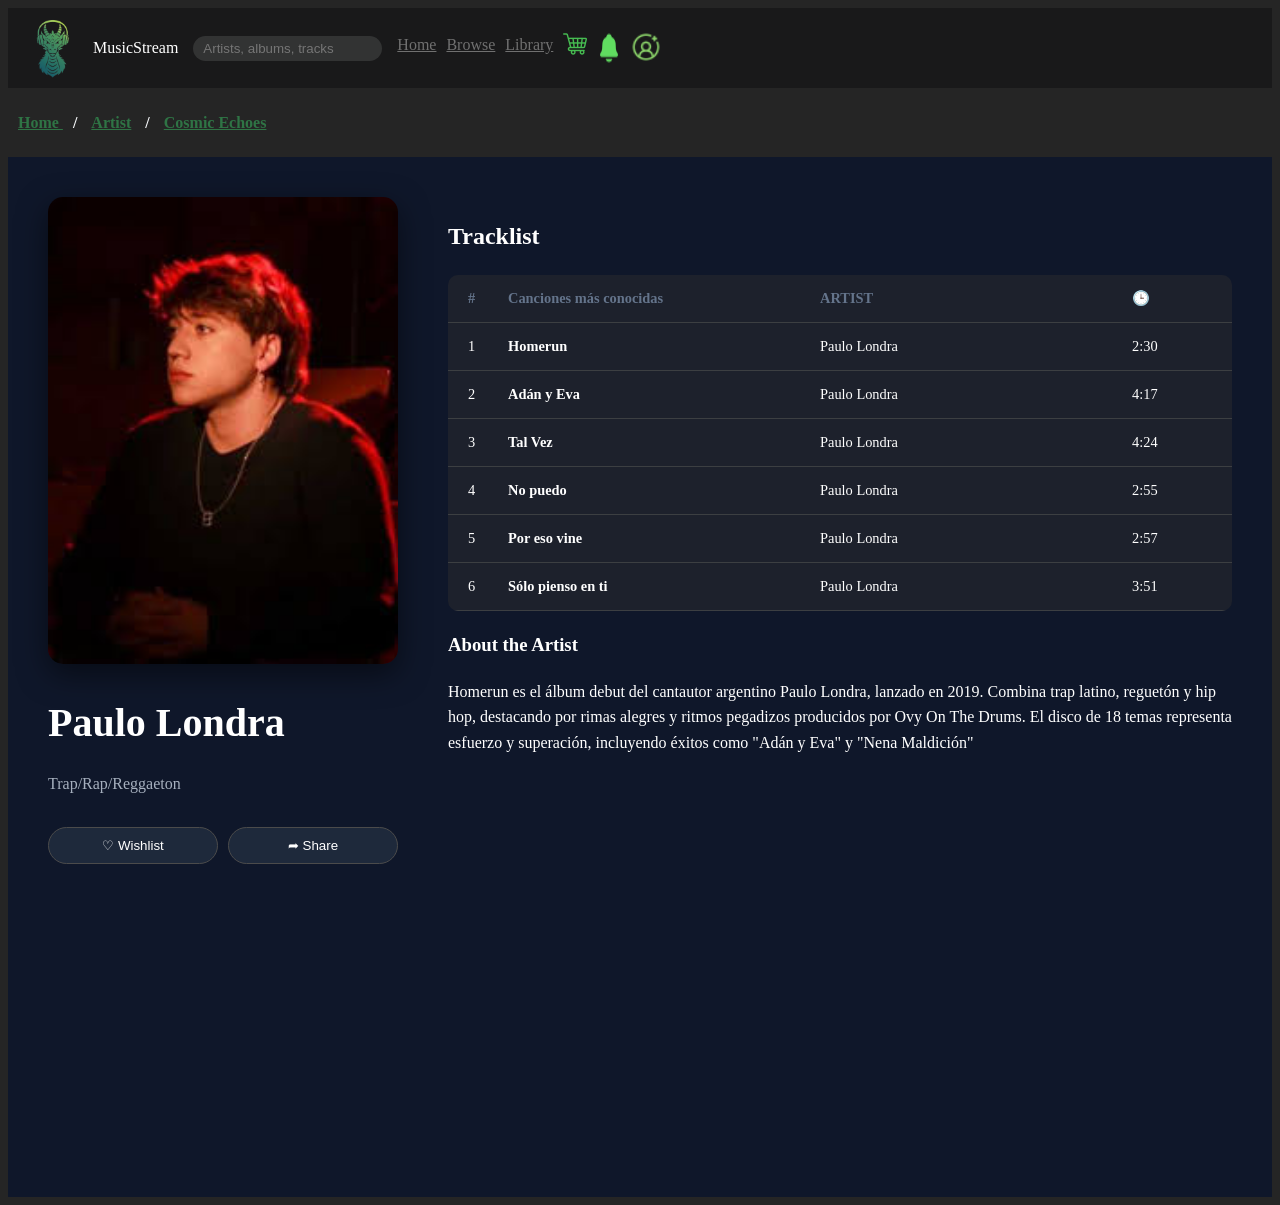
==== Artist/Paulo.html @ d1ba01cc "Feat: se creo modulo artist" ====
<!DOCTYPE html>
<html lang="en">
<head>
    <meta charset="UTF-8">
    <meta name="viewport" content="width=device-width, initial-scale=1.0">
    <meta name="description" content="Pagina principal Music Stream">
    <meta name="description" content="HTML,css, pagina web, Music Stream">
    <meta name="description" content="Denise López">
    <meta name="description" content="Music Stream HTML">
    <meta name="generator" content="VScode">
    <link rel="icon" type="image/png" href="/Assets/icons/favicon/favicon-96x96.png" sizes="96x96" />
    <link rel="icon" type="image/svg+xml" href="/Assets/icons/favicon/favicon.svg" />
    <link rel="shortcut icon" href="/Assets/icons/favicon/favicon.ico" />
    <link rel="apple-touch-icon" sizes="180x180" href="/Assets/icons/favicon/apple-touch-icon.png" />
    <link rel="manifest" href="/Assets/icons/favicon/site.webmanifest" />
    <title>Paulo Londra</title>
    <link rel="stylesheet" href="../Css/album-details.css">
    <link rel="stylesheet" href="../Css/main.css">
</head>
<body>
    <!-- -------------------Link de arriba------------------ -->
     <header class="global-header ">
        <div class="opciones">
            <img src="../Assets/icons/Logo.png" alt="MusicStream Logo" width="50px">
            <span>MusicStream</span>
            <form class="search-bar">
                  <input type="text" placeholder="Artists, albums, tracks" class="search-bar">
                  </form>
            <nav class="menu">
                <a href="../index.html" class="active">Home</a>
                <a href="#">Browse</a>
                <a href="#">Library</a>
                <a href="../views/cart.html"><img src="../Assets/icons/carrito-de-compras.png"></a>
                <img src="../Assets/icons/notificacion.png" >
                <img src="../Assets/icons/nueva-cuenta.png" width="30px" height="30px">
            </nav>
    </div> </header>
<!-- ---------cuadro de texto antes de la imagen e info--------->
    <h4><a href="../index.html">Home </a>/
        <a href="../Artist/Paulo.html">Artist</a>  /
    <a href="../views/album-detail.html">Cosmic Echoes</a></h4>

<!-- ------------Info del album------------------------------ -->
    <main class="album-detail-view">
    <section class="album-hero">
        <div class="hero-left">
        <img src="../Assets/Art/Paulo.jpeg" alt="Cover" class="main-cover">
            <!-- -----Info debajo de imagen------>
        <div class="album-meta">
        <h1>Paulo Londra</h1>
        <p>Trap/Rap/Reggaeton</p>
        </div>
        <!-- -----------Botones------------- -->
        <div class="action-buttons">
        <div class="secondary-actions">
        <button class="btn-icon"> ♡  Wishlist</button>
        <button class="btn-icon"> ➦ Share</button>
        </div></div></div>
        <!-- .-----------TABLA-------------------- -->
        <div class="hero-right">
        <h2>Tracklist</h2>
        <div class="tracklist-container">
             <div class="track-header">
             <span>#</span>
             <span>Canciones más conocidas</span>
            <span> <span>ARTIST</span></span>
             <span>🕒</span>
             </div>
        <a href="../views/player.html" class="link">
        <div class="track-row">
            <span>1</span>
            <span class="t-title">Homerun</span>
            <span>Paulo Londra</span>
            <span>2:30</span>
        </div></a>
                    
        <div class="track-row">
            <span>2</span>
            <span class="t-title">Adán y Eva</span>
            <span>Paulo Londra</span>
            <span>4:17</span>
        </div>
                    
        <div class="track-row">
            <span>3</span>
            <span class="t-title">Tal Vez</span>
            <span>Paulo Londra</span>
            <span>4:24</span>
        </div>

        <div class="track-row">
            <span>4</span>
            <span class="t-title">No puedo</span>
            <span>Paulo Londra</span>
            <span>2:55</span>
        </div>

        <div class="track-row">
            <span>5</span>
            <span class="t-title">Por eso vine</span>
            <span>Paulo Londra</span>
            <span>2:57</span>
        </div>

        <div class="track-row">
            <span>6</span>
            <span class="t-title">Sólo pienso en ti</span>
            <span>Paulo Londra</span>
            <span>3:51</span>
        </div>
    </div>
<div class="artist-bio">
<h3>About the Artist</h3>
<p>Homerun es el álbum debut del cantautor argentino Paulo Londra, lanzado en 2019. Combina trap latino, reguetón y hip hop, destacando por rimas alegres y ritmos pegadizos producidos por Ovy On The Drums. El disco de 18 temas representa esfuerzo y superación, incluyendo éxitos como "Adán y Eva" y "Nena Maldición"</p>
</div></div>
</section>
</main>
</div>
</body>
</html>
---- Css/album-details.css ----
/* Contenedor Principal con Grid */
.album-detail-view {
    background-color: #0f172a;
    color: white;
    padding: 40px;
    min-height: 100vh;
    padding-bottom: 100px; /* Espacio para la barra del reproductor */
}

.album-hero {
    display: grid;
    grid-template-columns: 350px 1fr;
    gap: 50px;
}

/* Columna Izquierda: Arte y Botones */
.main-cover {
    width: 100%;
    border-radius: 15px;
    box-shadow: 0 10px 30px rgba(0,0,0,0.5);
}

.album-meta h1 {
    font-size: 2.5rem;
    margin: 20px 0 5px 0;
    
}

.album-meta p {
    color: #a6b0be;
    margin-bottom: 30px;
}

.btn-buy {
    width: 100%;
    background-color: #398043; /* Azul Eléctrico */
    color: white;
    padding: 15px;
    border: none;
    border-radius: 25px;
    font-weight: bold;
    cursor: pointer;
    margin-bottom: 15px;
}

.secondary-actions {
    display: flex;
    gap: 10px;
}

.btn-icon {
    flex: 1;
    background-color: #1e293b;
    border: 1px solid #4b4b4b;
    color: white;
    padding: 10px;
    border-radius: 20px;
    cursor: pointer;
}

/* Columna Derecha: Tracklist */
.tracklist-container {
    margin-top: 20px;
    background-color: rgba(44, 45, 46, 0.5);
    border-radius: 10px;
    overflow: hidden;
}

.track-header, .track-row {
    display: grid;
    grid-template-columns: 40px 1fr 1fr 80px;
    padding: 12px 20px;
    border-bottom: 1px solid #3c3f42;
    font-size: 0.9rem;
}

.track-header {
    color: #64748b;
    font-weight: bold;
}

.track-row:hover {
    background-color: #334155;
    cursor: pointer;
}

.t-title {
    font-weight: bold;
}
.link{
    text-decoration: none; /* Quita el subrayado */
    color: inherit;        /* Hereda el color blanco/claro que ya tenías */
    display: block; 
}
/* Barra de Reproducción Inferior */
.player-bar {
    position: fixed;
    bottom: 0;
    width: 100%;
    height: 100px;
    background: #1e293b; /* Color oscuro profundo */
    display: flex;
    justify-content: space-between;
    align-items: center;
    padding: 0 30px;
    border-top: 1px solid #334155;
    z-index: 1000;
}

/* Efecto en la imagen del álbum */
.album-mini-resizer {
    width: 70px;
    height: 70px;
    border-radius: 8px;
    transition: transform 0.3s ease, box-shadow 0.3s ease;
    cursor: pointer;
}

.album-mini-resizer:hover {
    transform: scale(1.1);
    box-shadow: 0 0 15px rgba(59, 130, 246, 0.5); /* Brillo azul */
}

/* Controles de reproducción */
.player-bar{
    height: 1%;
    width: 95%;
    display: flex;
    justify-content: space-around;
    align-items: center;
    padding: 40px;


}
.player-controls {
    flex: 1;
    display: flex;
    flex-direction: column;
    align-items: center;
    gap: 30px;
}

.buttons-group {
    display: flex;
    align-items: center;
    gap: 20px;
}

.control-icon {
    width: 25px;
    height: 25px;
    cursor: pointer;
    transition: opacity 0.1s;
}

.control-icon:hover {
    opacity: 0.7;
    transform: translateY(-2px);
}

/* Estilizar el reproductor de audio nativo */
.custom-audio-player {
    height: 40px;
    filter: sepia(700%) saturate(100%) brightness(100%) invert(100%);

}

/* Barra de volumen interactiva */
.volume-range {
   height: 5px;
    cursor: pointer;
    accent-color: #286d2b; /* Color azul del control */
}
.track-text {
    margin-left: 15px;
    color: white;
}

h4 a{
    color: #2f7445;
    justify-content: space-around;
    padding: 10px;
    right: 0px;
}
---- Css/main.css ----
/* 1. Variables Globales (Colores solicitados) */
:root {
    --bg-dark: #252525;           /* Fondo principal oscuro */
    --bg-sidebar: #303030;        /* Fondo lateral ligeramente más claro */
    --accent-blue: #3b82f6;       /* Azul eléctrico para acentos */
    --text-main: #f8fafc;         /* Texto casi blanco para legibilidad */
    --text-dim: #94a3b8;          /* Texto gris para detalles */
    --card-bg: #212224;           /* Fondo de las tarjetas de álbumes */
}

body {
    background-color: var(--bg-dark);
    color: var(--text-main);
    line-height: 1.6;
}

.opciones,.buscar{
    display: flex;
    align-items:center;
    gap: 15px; /* Espaciado interno rápido */
}
.opciones nav {
    display: flex;
    gap: 10px;
}
.menu a:hover {
    color: white;
}

.global-header {
    background-color: #19191a;
    display: flex;
    justify-content: space-between; 
    align-items: center;
    padding: 10px 20px;
    color: white;
}
.search-bar input {
    background: #323333;
    border: none;
    border-radius: 15px;
    padding: 5px 10px;
    color: white;
}
.layout-principal {
    display: flex; 
    flex-direction: column; 
    width: 70%;
    font-size: 20px;
    max-width: 10%;
    margin: 0;
    font-family: Georgia, 'Times New Roman';
}
/* Efecto para cuando pasas el mouse */
.layout-principal a:hover {
    color: white;
}
.sidebar{
    background-color: #1c1d1d;
    padding: 20px;
    width: 150px;
    max-width: 150px;
}
.fondo{
        width: 95%; 
        height: 15%;          
        padding: 30px;
        max-width: 100%;
        text-align: right;
        background-image: linear-gradient( rgba(0,0,0,0.5),rgba(0,0,0,0.5)),url('../Assets/icons/Fond.png');
        background-size: cover;
        color: #ffffff;
        font-size: 20px;
}
.app-container{
    display: grid;
    grid-template-columns: 200px 1fr;
    min-height: 100vh;
}

/* Diseño de la tarjeta*/
.albums{
    text-align: center;
    display: grid;
    grid-template-columns: repeat(3, 1fr);
}
.card {
    background: rgba(214, 212, 201, 0.857);
    padding: 70px;
    width: 50%;
    height: 50%;
    border-radius: 12px;
    border-left: 5px solid;
    box-shadow: 0 2px 10px rgba(0,0,0,0.05);
    transition: transform 0.3s ease;
}

.categoria {
    display: block;
    font-size: 0.85rem;
    font-weight: bold;   
    margin-bottom: 10px;
    text-transform: uppercase;
     justify-items: center;
}
.categoria.card:hover {
    transform: translateY(-5px); /* Se eleva un poquito */
    transition: transform 0.3s ease;
    cursor: pointer;
}
.precio{
    font-size: 20px;
    background-color: #bec9b2;
    border-radius: 10px;
    margin: 10px auto;

}
.album-link {
    text-decoration: none; /* Quita el subrayado */
    color: inherit;        /* Hereda el color blanco/claro que ya tenías */
    display: block;        /* Hace que todo el espacio sea clickeable */
}
.homerun{
    color: #db1111c5;
}
.Back{
    color: #707070;
}
.versus{
    color: #2a4b80;
}
.visualizate{
    color: #19191a;
}
.divide{
    color: #0946a8e1;
}
.disco{
    color: #c59e04;
}
.show{
    color:#c2152099;
}
.recovery{
    color: #497e62;
}
.soul{
    color: #4f3b3b;
}
a{
    color: #707070;
}
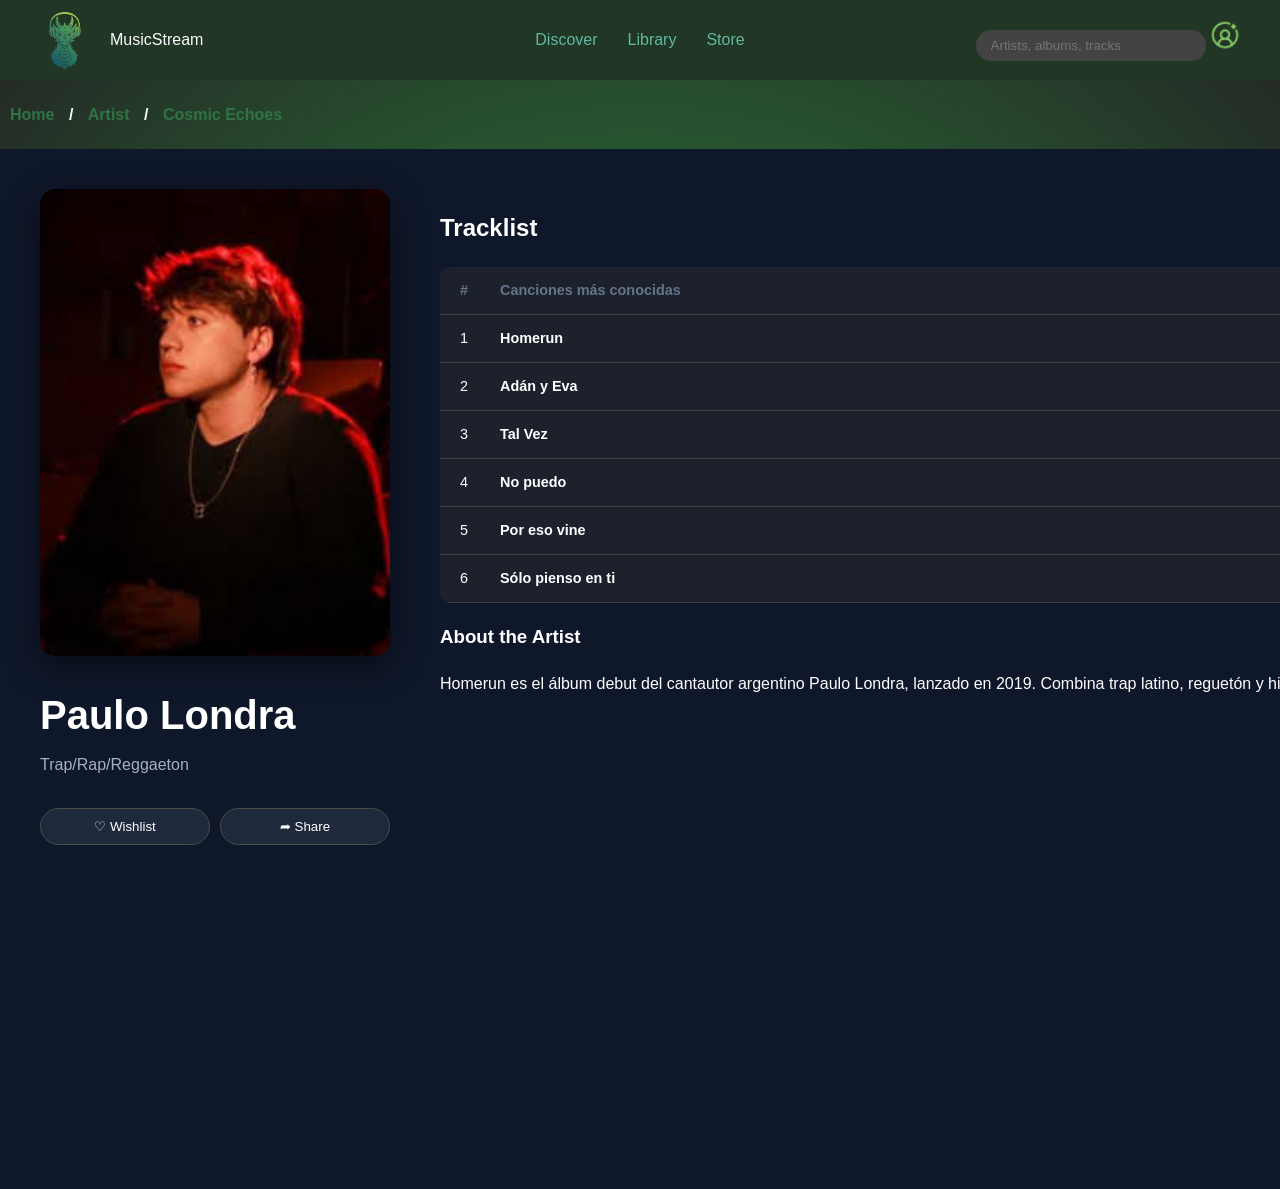
==== commit 0138052c: "feat: nuevas funciones" ====
--- a/Artist/Paulo.html
+++ b/Artist/Paulo.html
@@ -19,22 +19,22 @@
 </head>
 <body>
     <!-- -------------------Link de arriba------------------ -->
-     <header class="global-header ">
-        <div class="opciones">
+    <header class="global-header ">
+        <div class="header-left">
             <img src="../Assets/icons/Logo.png" alt="MusicStream Logo" width="50px">
             <span>MusicStream</span>
-            <form class="search-bar">
-                  <input type="text" placeholder="Artists, albums, tracks" class="search-bar">
-                  </form>
-            <nav class="menu">
-                <a href="../index.html" class="active">Home</a>
-                <a href="#">Browse</a>
+        </div>
+            <nav class="menu-central">
+                <a href="index.html" class="active">Discover</a>
                 <a href="#">Library</a>
-                <a href="../views/cart.html"><img src="../Assets/icons/carrito-de-compras.png"></a>
-                <img src="../Assets/icons/notificacion.png" >
-                <img src="../Assets/icons/nueva-cuenta.png" width="30px" height="30px">
-            </nav>
-    </div> </header>
+                <a href="index.html">Store</a>
+        </nav>
+        <div class="header-right">
+        <form class="search-bar">
+            <input type="text" placeholder="Artists, albums, tracks" class="search-bar">
+            <img src="../Assets/icons/nueva-cuenta.png" width="30px" height="30px">
+        </form>
+      </div></header>
 <!-- ---------cuadro de texto antes de la imagen e info--------->
     <h4><a href="../index.html">Home </a>/
         <a href="../Artist/Paulo.html">Artist</a>  /
--- a/Css/main.css
+++ b/Css/main.css
@@ -1,153 +1,177 @@
-
-/* 1. Variables Globales (Colores solicitados) */
+/* 1. Variables Globales */
 :root {
-    --bg-dark: #252525;           /* Fondo principal oscuro */
-    --bg-sidebar: #303030;        /* Fondo lateral ligeramente más claro */
-    --accent-blue: #3b82f6;       /* Azul eléctrico para acentos */
-    --text-main: #f8fafc;         /* Texto casi blanco para legibilidad */
-    --text-dim: #94a3b8;          /* Texto gris para detalles */
-    --card-bg: #212224;           /* Fondo de las tarjetas de álbumes */
+    --bg-dark: #2a8b3d;
+    --bg-card:#1f3d2a;
+    --bg-sidebar: #1d311d;
+    --accent-blue: #3b82f6;
+    --text-main: #f8fafc;
+    --text-dim: #0fadb5;
+    --card-bg: #4d724fdb;
+    --fond-dark: #000000db;
 }
 
+/* 2. Estilos Generales */
 body {
-    background-color: var(--bg-dark);
+    background-image: radial-gradient(var(--bg-dark),var(--fond-dark));
     color: var(--text-main);
     line-height: 1.6;
+    margin: 0;
+    font-family: 'Segoe UI', Tahoma, Geneva, Verdana, sans-serif;
 }
 
-.opciones,.buscar{
+/* 3. Header */
+.global-header {
+    background-color: #213624;
     display: flex;
-    align-items:center;
-    gap: 15px; /* Espaciado interno rápido */
-}
-.opciones nav {
-    display: flex;
-    gap: 10px;
-}
-.menu a:hover {
-    color: white;
+    justify-content: space-between; /* Reparte los 3 grupos: izquierda, centro y derecha */
+    align-items: center;
+    padding: 10px 40px;
+    position: sticky;
+    top: 0;
+    z-index: 1000;
 }
 
-.global-header {
-    background-color: #19191a;
+/* Grupo Izquierda */
+.header-left {
     display: flex;
-    justify-content: space-between; 
     align-items: center;
-    padding: 10px 20px;
-    color: white;
+    gap: 20px;
+    flex: 1; 
 }
+
+/* El Buscador */
 .search-bar input {
-    background: #323333;
+    background: #434343;
     border: none;
     border-radius: 15px;
-    padding: 5px 10px;
-    color: white;
+    padding: 8px 15px;
+    color: rgb(222, 197, 6);
+    width: 200px;
 }
-.layout-principal {
-    display: flex; 
-    flex-direction: column; 
-    width: 70%;
-    font-size: 20px;
-    max-width: 10%;
-    margin: 0;
-    font-family: Georgia, 'Times New Roman';
+
+/* Grupo Centro (Menú) */
+.menu-central {
+    display: flex;
+    gap: 30px;
+    justify-content: center;
+    flex: 1; 
 }
-/* Efecto para cuando pasas el mouse */
-.layout-principal a:hover {
-    color: white;
+
+.menu-central a {
+    text-decoration: none;
+    color: #60b9a0;
+    font-weight: 500;
+    transition: 0.3s;
 }
-.sidebar{
-    background-color: #1c1d1d;
-    padding: 20px;
-    width: 150px;
-    max-width: 150px;
+
+.menu-central a:hover {
+    color: #d6800f;
 }
-.fondo{
-        width: 95%; 
-        height: 15%;          
-        padding: 30px;
-        max-width: 100%;
-        text-align: right;
-        background-image: linear-gradient( rgba(0,0,0,0.5),rgba(0,0,0,0.5)),url('../Assets/icons/Fond.png');
-        background-size: cover;
-        color: #ffffff;
-        font-size: 20px;
+
+/* Grupo Derecha */
+.header-right {
+    display: flex;
+    justify-content: flex-end;
+    flex: 1; 
 }
-.app-container{
+
+/* 4. Layout Principal */
+.app-container {
     display: grid;
-    grid-template-columns: 200px 1fr;
+    grid-template-columns: 200px 3fr; 
     min-height: 100vh;
 }
 
-/* Diseño de la tarjeta*/
-.albums{
-    text-align: center;
-    display: grid;
-    grid-template-columns: repeat(3, 1fr);
-}
-.card {
-    background: rgba(214, 212, 201, 0.857);
-    padding: 70px;
-    width: 50%;
-    height: 50%;
-    border-radius: 12px;
-    border-left: 5px solid;
-    box-shadow: 0 2px 10px rgba(0,0,0,0.05);
-    transition: transform 0.3s ease;
+/* Caja lado izquierda */
+.sidebar {
+    background-color: var(--bg-sidebar);
+    padding: 30px;
+    font-family: Georgia, serif;
 }
 
-.categoria {
-    display: block;
-    font-size: 0.85rem;
-    font-weight: bold;   
-    margin-bottom: 10px;
-    text-transform: uppercase;
-     justify-items: center;
+.sidebar a {
+    display: flex;
+    align-items: center;
+    gap: 20px;
+    text-decoration: none;
+    color: var(--text-dim);
+    margin-bottom: 20px;
+    font-size: 18px;
+    transition: 0.3s;
 }
-.categoria.card:hover {
-    transform: translateY(-5px); /* Se eleva un poquito */
+
+.sidebar a:hover {
+    color: #d9761a;
+}
+
+/* 5. Contenido de la Derecha */
+.contenido-derecha {
+    padding: 30px;
+}
+
+.fondo {
+    width: 100%;
+    padding: 50px 30px;
+    box-sizing: border-box; /* Evita que el padding ensanche el banner */
+    text-align: right;
+    background-image: linear-gradient(rgba(0,0,0,0.5), rgba(0,0,0,0.5)), url('../Assets/icons/fondo.jpg');
+    background-size: cover;
+    background-position: center;
+    border-radius: 12px;
+    margin-bottom: 30px;
+}
+
+/* Cuadrícula de Álbumes Responsive */
+.albums {
+    display: grid;
+    grid-template-columns: repeat(auto-fill, minmax(200px, 3fr));
+    gap: 20px;
+    padding: 20px;
+}
+
+/* Diseño de la Tarjeta */
+.card {
+    background: radial-gradient(var(--card-bg),var(--bg-card));
+    padding: 16px;
+    border-radius: 8px;
     transition: transform 0.3s ease;
-    cursor: pointer;
+    text-align: center;
+   text-align: left;
+   height: 90%;
 }
-.precio{
-    font-size: 20px;
-    background-color: #bec9b2;
-    border-radius: 10px;
-    margin: 10px auto;
 
+.card:hover {
+    transform: translateY(-8px);
+    background-image: linear-gradient(rgb(37, 83, 76), rgb(31, 133, 133));
 }
-.album-link {
-    text-decoration: none; /* Quita el subrayado */
-    color: inherit;        /* Hereda el color blanco/claro que ya tenías */
-    display: block;        /* Hace que todo el espacio sea clickeable */
+
+.imagen {
+    width: 100%;
+    aspect-ratio: 1 /1;
+    object-fit: cover;
+    border-radius: 4px;
+    box-shadow: 0 8px 24px rgba(0,0,0,0.5);
 }
-.homerun{
-    color: #db1111c5;
+
+.precio {
+    font-size: 0.9rem;
+    font-weight: bold;
+    background-color: #1c421b;
+    border-radius: 6px;
+    padding: 5px;
+    margin-top: auto;
+    display: inline-block;
+    align-self: center;
+    text-align: center;
+    width: 90%;
 }
-.Back{
-    color: #707070;
+.info h2,p,precio{
+    color: #ffffff;
+    font-size: 1 rem;
+    font-weight: 400;
+    margin: 0 0 5px 0;
+    white-space: nowrap;
+    overflow: hidden;
+    text-overflow: ellipsis;
 }
-.versus{
-    color: #2a4b80;
-}
-.visualizate{
-    color: #19191a;
-}
-.divide{
-    color: #0946a8e1;
-}
-.disco{
-    color: #c59e04;
-}
-.show{
-    color:#c2152099;
-}
-.recovery{
-    color: #497e62;
-}
-.soul{
-    color: #4f3b3b;
-}
-a{
-    color: #707070;
-}+a{ text-decoration: none;}
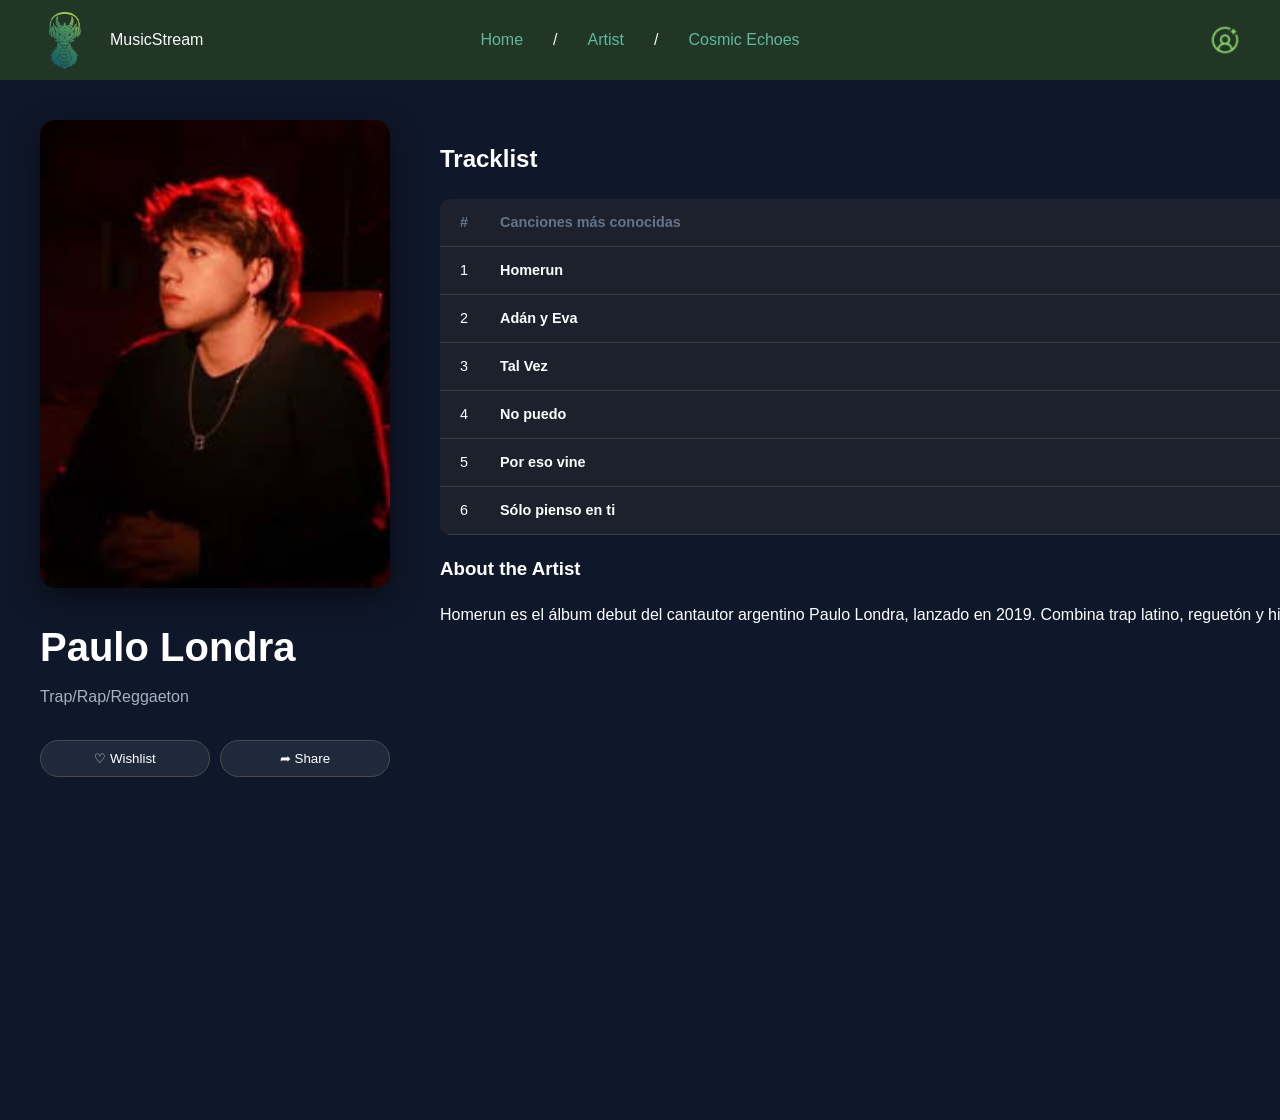
==== commit aed63839: "style: nuevos estilos en la barra de arriba de l modulo Paulo.html" ====
--- a/Artist/Paulo.html
+++ b/Artist/Paulo.html
@@ -14,7 +14,7 @@
     <link rel="apple-touch-icon" sizes="180x180" href="/Assets/icons/favicon/apple-touch-icon.png" />
     <link rel="manifest" href="/Assets/icons/favicon/site.webmanifest" />
     <title>Paulo Londra</title>
-    <link rel="stylesheet" href="../Css/album-details.css">
+    <link rel="stylesheet" href="../css-artist/Paulo.css">
     <link rel="stylesheet" href="../Css/main.css">
 </head>
 <body>
@@ -25,20 +25,13 @@
             <span>MusicStream</span>
         </div>
             <nav class="menu-central">
-                <a href="index.html" class="active">Discover</a>
-                <a href="#">Library</a>
-                <a href="index.html">Store</a>
+                <a href="../index.html">Home </a>/
+                <a href="../Artist/Paulo.html">Artist</a>  /
+                <a href="../views/album-detail.html">Cosmic Echoes</a>
         </nav>
         <div class="header-right">
-        <form class="search-bar">
-            <input type="text" placeholder="Artists, albums, tracks" class="search-bar">
             <img src="../Assets/icons/nueva-cuenta.png" width="30px" height="30px">
-        </form>
       </div></header>
-<!-- ---------cuadro de texto antes de la imagen e info--------->
-    <h4><a href="../index.html">Home </a>/
-        <a href="../Artist/Paulo.html">Artist</a>  /
-    <a href="../views/album-detail.html">Cosmic Echoes</a></h4>
 
 <!-- ------------Info del album------------------------------ -->
     <main class="album-detail-view">
--- a/css-artist/Paulo.css
+++ b/css-artist/Paulo.css
@@ -0,0 +1,153 @@
+/* Contenedor Principal con Grid */
+.album-detail-view {
+    background-color: #0f172a;
+    color: white;
+    padding: 40px;
+    min-height: 100vh;
+    padding-bottom: 100px; /* Espacio para la barra del reproductor */
+}
+
+.album-hero {
+    display: grid;
+    grid-template-columns: 350px 1fr;
+    gap: 50px;
+}
+
+/* Columna Izquierda: Arte y Botones */
+.main-cover {
+    width: 100%;
+    border-radius: 15px;
+    box-shadow: 0 10px 30px rgba(0,0,0,0.5);
+}
+
+.album-meta h1 {
+    font-size: 2.5rem;
+    margin: 20px 0 5px 0;
+    
+}
+
+.album-meta p {
+    color: #a6b0be;
+    margin-bottom: 30px;
+}
+
+.btn-buy {
+    width: 100%;
+    background-color: #398043; /* Azul Eléctrico */
+    color: white;
+    padding: 15px;
+    border: none;
+    border-radius: 25px;
+    font-weight: bold;
+    cursor: pointer;
+    margin-bottom: 15px;
+}
+
+.secondary-actions {
+    display: flex;
+    gap: 10px;
+}
+
+.btn-icon {
+    flex: 1;
+    background-color: #1e293b;
+    border: 1px solid #4b4b4b;
+    color: white;
+    padding: 10px;
+    border-radius: 20px;
+    cursor: pointer;
+}
+
+/* Columna Derecha: Tracklist */
+.tracklist-container {
+    margin-top: 20px;
+    background-color: rgba(44, 45, 46, 0.5);
+    border-radius: 10px;
+    overflow: hidden;
+}
+
+.track-header, .track-row {
+    display: grid;
+    grid-template-columns: 40px 1fr 1fr 80px;
+    padding: 12px 20px;
+    border-bottom: 1px solid #3c3f42;
+    font-size: 0.9rem;
+}
+
+.track-header {
+    color: #64748b;
+    font-weight: bold;
+}
+
+.track-row:hover {
+    background-color: #334155;
+    cursor: pointer;
+}
+
+.t-title {
+    font-weight: bold;
+}
+.link{
+    text-decoration: none; /* Quita el subrayado */
+    color: inherit;        /* Hereda el color blanco/claro que ya tenías */
+    display: block; 
+}
+
+
+/* Efecto en la imagen del álbum */
+.album-mini-resizer {
+    width: 70px;
+    height: 70px;
+    border-radius: 8px;
+    transition: transform 0.3s ease, box-shadow 0.3s ease;
+    cursor: pointer;
+}
+
+.album-mini-resizer:hover {
+    transform: scale(1.1);
+    box-shadow: 0 0 15px rgba(59, 130, 246, 0.5); /* Brillo azul */
+}
+
+/* Controles de reproducción */
+.player-bar{
+    height: 1%;
+    width: 95%;
+    display: flex;
+    justify-content: space-around;
+    align-items: center;
+    padding: 40px;
+
+
+}
+.player-controls {
+    flex: 1;
+    display: flex;
+    flex-direction: column;
+    align-items: center;
+    gap: 30px;
+}
+
+.buttons-group {
+    display: flex;
+    align-items: center;
+    gap: 20px;
+}
+
+.control-icon {
+    width: 25px;
+    height: 25px;
+    cursor: pointer;
+    transition: opacity 0.1s;
+}
+
+.control-icon:hover {
+    opacity: 0.7;
+    transform: translateY(-2px);
+}
+
+h4 a{
+    color: #2f7445;
+    justify-content: space-around;
+    padding: 10px;
+    right: 0px;
+}
